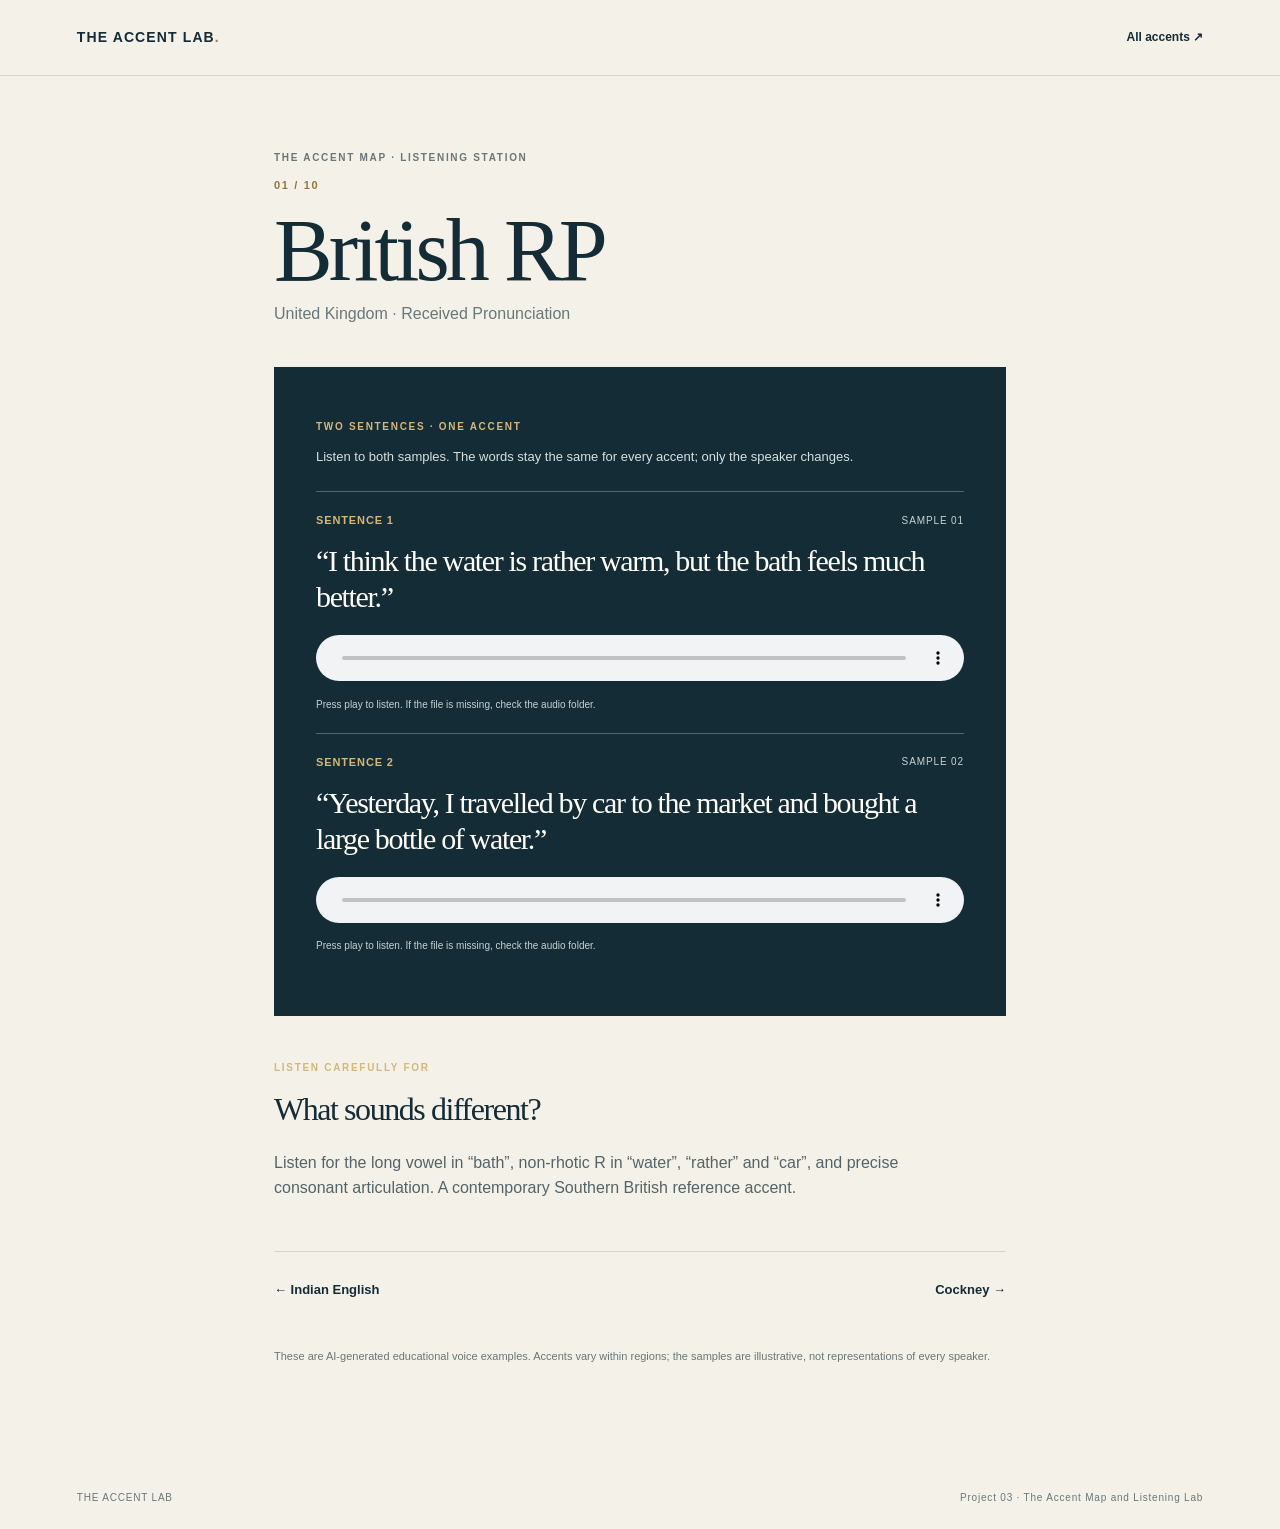
==== listen.html @ 484d956e "Initial commit: Accent Listening Lab with 20 audio samples" ====
<!doctype html>
<html lang="en">
<head>
  <meta charset="utf-8"><meta name="viewport" content="width=device-width,initial-scale=1">
  <meta name="theme-color" content="#142c36">
  <meta name="description" content="Listen to two identical sentences spoken in a regional English accent.">
  <title>Listen to an Accent — The Accent Lab</title><link rel="stylesheet" href="./styles.css">
</head>
<body>
<header class="topbar"><a class="wordmark" href="./index.html">THE ACCENT LAB<span>.</span></a><a class="back-link" href="./index.html">All accents ↗</a></header>
<main class="listen-main">
  <a class="back-link back-mobile" href="./index.html">← Explore all accents</a>
  <p class="kicker">THE ACCENT MAP · LISTENING STATION</p><p class="number" id="accent-number">01 / 10</p>
  <h1 id="accent-name">Loading accent…</h1><p class="region" id="accent-region"></p>
  <section class="player-panel">
    <p class="kicker">TWO SENTENCES · ONE ACCENT</p>
    <p class="player-intro">Listen to both samples. The words stay the same for every accent; only the speaker changes.</p>
    <div id="recordings"></div>
  </section>
  <section class="listen-note"><p class="kicker">LISTEN CAREFULLY FOR</p><h2>What sounds different?</h2><p id="feature-copy"></p></section>
  <nav class="listen-nav"><a id="previous-link" href="./index.html">← All accents</a><a id="next-link" href="./index.html">Next accent →</a></nav>
  <p class="ai-disclosure">These are AI-generated educational voice examples. Accents vary within regions; the samples are illustrative, not representations of every speaker.</p>
</main>
<footer><span>THE ACCENT LAB</span><span>Project 03 · The Accent Map and Listening Lab</span></footer>
<script src="./app.js"></script>
</body></html>
---- styles.css ----
:root{--ink:#142c36;--ink2:#29434b;--paper:#f4f1e9;--white:#fffdf8;--accent:#d5b77a;--muted:#68777a;--line:#d9d5ca;--serif:Georgia,"Times New Roman",serif;--sans:Arial,Helvetica,sans-serif}
*{box-sizing:border-box}html{scroll-behavior:smooth}body{margin:0;background:var(--paper);color:var(--ink);font-family:var(--sans);line-height:1.55}
a{color:inherit}.topbar{height:76px;padding:0 clamp(22px,6vw,88px);display:flex;align-items:center;justify-content:space-between;border-bottom:1px solid var(--line)}
.wordmark{text-decoration:none;font-weight:900;letter-spacing:.08em;font-size:14px}.wordmark span{color:#a77e37}.project-tag,.kicker{font-size:10px;letter-spacing:.17em;font-weight:700;color:var(--muted)}
.hero{padding:clamp(72px,12vw,150px) clamp(22px,12vw,180px) 90px;background:var(--ink);color:var(--white)}
.hero .kicker,.challenge .kicker{color:var(--accent)}h1,h2,blockquote{font-family:var(--serif);font-weight:500;letter-spacing:-.045em}
.hero h1{font-size:clamp(58px,10vw,126px);line-height:.93;margin:24px 0}.hero h1 em{color:var(--accent);font-weight:400}.intro{max-width:520px;color:#d6e0df;font-size:17px}
.primary-link{display:inline-flex;gap:28px;align-items:center;margin-top:30px;padding:15px 20px;background:var(--accent);color:var(--ink);text-decoration:none;font-size:13px;font-weight:700}
.hero-note{margin-top:48px;color:#c1cecc;font-size:11px;letter-spacing:.04em}.live-dot{display:inline-block;width:7px;height:7px;background:#8ab59b;border-radius:50%;margin-right:9px}
.sentence-panel{margin:0;padding:56px clamp(22px,12vw,180px);background:var(--white);border-bottom:1px solid var(--line)}
.sentence-panel blockquote{font-size:clamp(26px,4vw,44px);max-width:850px;margin:12px 0}.sentence-panel>p:last-child{color:var(--muted);font-size:13px}
.accent-section{padding:80px clamp(22px,8vw,120px)}.section-heading{display:flex;justify-content:space-between;align-items:end;gap:24px;margin-bottom:30px}.section-heading h2,.challenge h2{font-size:clamp(42px,6vw,72px);line-height:1;margin:10px 0}.section-heading>p{max-width:280px;color:var(--muted);font-size:13px}
.accent-grid{display:grid;grid-template-columns:repeat(2,minmax(0,1fr));gap:12px}
.accent-card{display:flex;justify-content:space-between;align-items:center;gap:16px;padding:22px;background:var(--white);border:1px solid var(--line);text-decoration:none;transition:background .2s,border-color .2s}
.accent-card:hover,.accent-card:focus-visible{background:#ece6d8;border-color:#b69b67;outline:none}.accent-card strong{display:block;font-family:var(--serif);font-size:23px;font-weight:500}.accent-card small{display:block;color:var(--muted);font-size:11px;margin-top:3px}.card-arrow{font-size:22px;color:#98743c}
.challenge{padding:72px clamp(22px,12vw,180px);background:var(--ink);color:var(--white)}.challenge h2{font-size:clamp(48px,7vw,82px)}.challenge>p:not(.kicker){max-width:500px;color:#d6e0df}.challenge-links{display:flex;flex-wrap:wrap;gap:10px;margin-top:28px}.challenge-links a{border:1px solid #60747a;padding:12px 16px;text-decoration:none;font-size:12px}.challenge-links a span{color:var(--accent);margin-left:16px}
footer{display:flex;justify-content:space-between;gap:16px;padding:24px clamp(22px,6vw,88px);font-size:10px;letter-spacing:.08em;color:var(--muted)}
.listen-main{max-width:780px;margin:0 auto;padding:64px 24px 90px}.listen-main h1{font-size:clamp(48px,9vw,88px);line-height:.98;margin:14px 0 4px}.number{font-size:11px;color:#98743c;letter-spacing:.15em;font-weight:700}.region{color:var(--muted);margin-top:8px}
.player-panel{margin-top:40px;padding:clamp(22px,5vw,42px);background:var(--ink);color:var(--white)}.player-panel .kicker,.listen-note .kicker{color:var(--accent)}.player-panel blockquote{font-size:clamp(23px,4vw,36px);line-height:1.15;margin:16px 0 24px}.player-panel audio{width:100%;height:48px}.audio-status{font-size:11px;color:#c6d2d1;margin-bottom:0}
.listen-note{padding:34px 0;border-bottom:1px solid var(--line)}.listen-note h2{font-size:32px;margin:10px 0}.listen-note>p:last-child{color:#536469;max-width:650px}
.listen-nav{display:flex;justify-content:space-between;margin-top:28px;font-size:13px;font-weight:700}.listen-nav a{text-decoration:none}.ai-disclosure{margin-top:48px;color:var(--muted);font-size:11px}.back-link{font-size:12px;text-decoration:none;font-weight:700}.back-mobile{display:none;margin-bottom:28px}
@media(max-width:640px){.topbar{height:64px}.project-tag{font-size:8px;max-width:120px;text-align:right}.hero{padding-top:76px;padding-bottom:64px}.hero-note{margin-top:36px}.sentence-panel{padding-top:40px;padding-bottom:40px}.accent-section{padding-top:58px;padding-bottom:58px}.section-heading{display:block}.section-heading>p{margin-top:12px}.accent-grid{grid-template-columns:1fr;gap:8px}.accent-card{padding:18px}.accent-card strong{font-size:21px}.challenge{padding-top:58px;padding-bottom:58px}footer{flex-direction:column;gap:5px}.listen-main{padding-top:34px}.back-mobile{display:inline-block}.listen-main>.kicker{font-size:9px}}

.player-intro{color:#d6e0df;font-size:13px;margin-bottom:24px}
.recording{padding:20px 0;border-top:1px solid #52666b}
.recording-heading{display:flex;justify-content:space-between;align-items:center;color:#d5b77a;font-size:11px;letter-spacing:.08em;text-transform:uppercase}
.recording-heading span{color:#c6d2d1;font-size:10px}
.recording blockquote{font-size:clamp(21px,3.5vw,30px);line-height:1.2;margin:14px 0 20px}
.recording audio{width:100%;height:46px}
.recording .audio-status{font-size:10px;color:#c6d2d1;margin:8px 0 0}
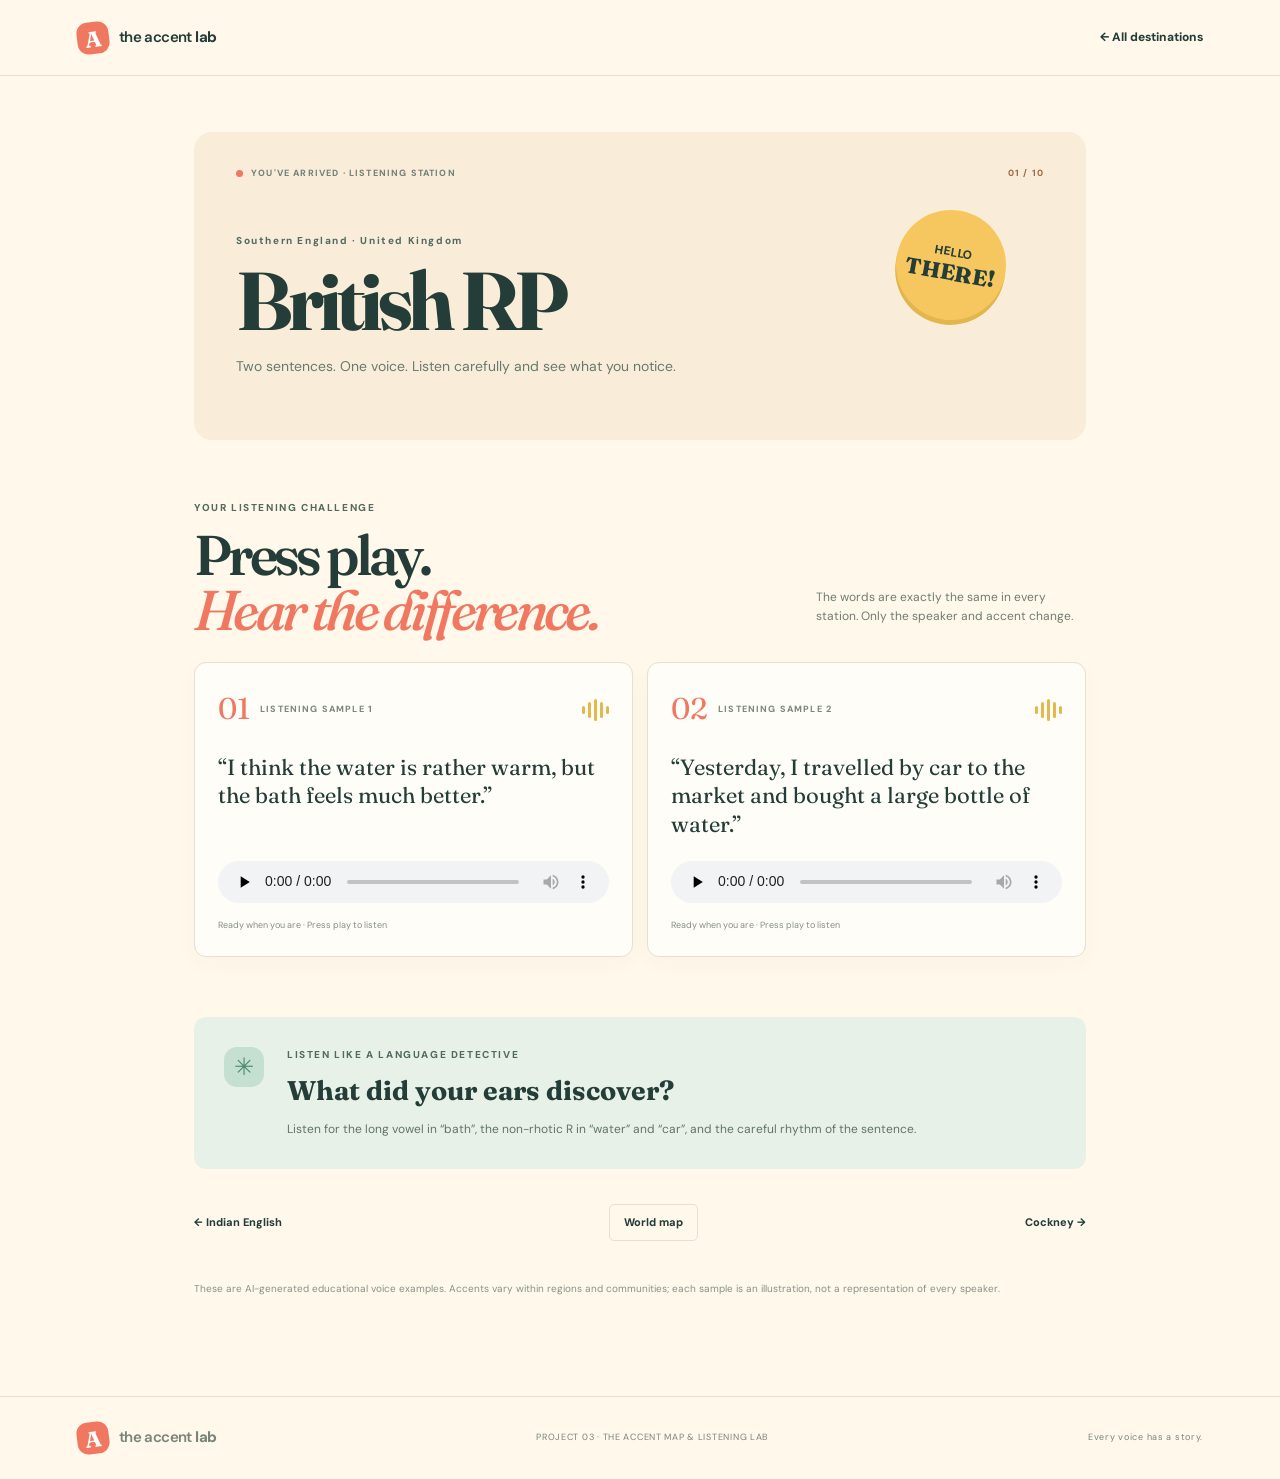
==== commit 66110325: "Redesign listening lab: Little World Explorer" ====
--- a/listen.html
+++ b/listen.html
@@ -1,26 +1,10 @@
 <!doctype html>
 <html lang="en">
-<head>
-  <meta charset="utf-8"><meta name="viewport" content="width=device-width,initial-scale=1">
-  <meta name="theme-color" content="#142c36">
-  <meta name="description" content="Listen to two identical sentences spoken in a regional English accent.">
-  <title>Listen to an Accent — The Accent Lab</title><link rel="stylesheet" href="./styles.css">
-</head>
-<body>
-<header class="topbar"><a class="wordmark" href="./index.html">THE ACCENT LAB<span>.</span></a><a class="back-link" href="./index.html">All accents ↗</a></header>
-<main class="listen-main">
-  <a class="back-link back-mobile" href="./index.html">← Explore all accents</a>
-  <p class="kicker">THE ACCENT MAP · LISTENING STATION</p><p class="number" id="accent-number">01 / 10</p>
-  <h1 id="accent-name">Loading accent…</h1><p class="region" id="accent-region"></p>
-  <section class="player-panel">
-    <p class="kicker">TWO SENTENCES · ONE ACCENT</p>
-    <p class="player-intro">Listen to both samples. The words stay the same for every accent; only the speaker changes.</p>
-    <div id="recordings"></div>
-  </section>
-  <section class="listen-note"><p class="kicker">LISTEN CAREFULLY FOR</p><h2>What sounds different?</h2><p id="feature-copy"></p></section>
-  <nav class="listen-nav"><a id="previous-link" href="./index.html">← All accents</a><a id="next-link" href="./index.html">Next accent →</a></nav>
-  <p class="ai-disclosure">These are AI-generated educational voice examples. Accents vary within regions; the samples are illustrative, not representations of every speaker.</p>
-</main>
-<footer><span>THE ACCENT LAB</span><span>Project 03 · The Accent Map and Listening Lab</span></footer>
-<script src="./app.js"></script>
-</body></html>+<head><meta charset="utf-8"><meta name="viewport" content="width=device-width,initial-scale=1"><meta name="theme-color" content="#fff8eb"><meta name="description" content="Listen to two shared sentences in a regional English accent."><title>Listening Station — The Accent Lab</title><link rel="preconnect" href="https://fonts.googleapis.com"><link rel="preconnect" href="https://fonts.gstatic.com" crossorigin><link href="https://fonts.googleapis.com/css2?family=DM+Sans:wght@400;500;600;700;800&family=Fraunces:opsz,wght@9..144,500;9..144,600;9..144,700&display=swap" rel="stylesheet"><link rel="stylesheet" href="./styles.css"></head>
+<body class="listen-page"><header class="site-header"><a class="brand" href="./index.html"><span class="brand-mark">A</span><span>the accent <b>lab</b></span></a><a class="header-link" href="./index.html">← All destinations</a></header>
+<main class="listen-wrap"><a class="back-mobile" href="./index.html">← Back to the world map</a><div class="station-hero"><div class="station-label"><span class="station-pulse"></span> YOU'VE ARRIVED · LISTENING STATION <span id="accent-number">01 / 10</span></div><p class="eyebrow" id="accent-region">A NEW PLACE TO EXPLORE</p><h1 id="accent-name">Loading…</h1><p class="station-intro">Two sentences. One voice. Listen carefully and see what you notice.</p><div class="station-sticker">HELLO<br><span>THERE!</span></div></div>
+<section class="recording-section"><div class="recording-intro"><div><p class="eyebrow">YOUR LISTENING CHALLENGE</p><h2>Press play.<br><em>Hear the difference.</em></h2></div><p>The words are exactly the same in every station. Only the speaker and accent change.</p></div><div id="recordings" class="recording-list"></div></section>
+<section class="notice-panel"><div class="notice-symbol">✳</div><div><p class="eyebrow">LISTEN LIKE A LANGUAGE DETECTIVE</p><h2>What did your ears discover?</h2><p id="feature-copy"></p></div></section>
+<nav class="station-nav"><a id="previous-link" href="./index.html">← Previous stop</a><a class="all-stops" href="./index.html">World map</a><a id="next-link" href="./index.html">Next stop →</a></nav>
+<p class="ai-disclosure">These are AI-generated educational voice examples. Accents vary within regions and communities; each sample is an illustration, not a representation of every speaker.</p></main>
+<footer class="site-footer"><a class="brand" href="./index.html"><span class="brand-mark">A</span><span>the accent <b>lab</b></span></a><span>PROJECT 03 · THE ACCENT MAP & LISTENING LAB</span><span>Every voice has a story.</span></footer><script src="./app.js"></script></body></html>
--- a/styles.css
+++ b/styles.css
@@ -1,30 +1,5 @@
-:root{--ink:#142c36;--ink2:#29434b;--paper:#f4f1e9;--white:#fffdf8;--accent:#d5b77a;--muted:#68777a;--line:#d9d5ca;--serif:Georgia,"Times New Roman",serif;--sans:Arial,Helvetica,sans-serif}
-*{box-sizing:border-box}html{scroll-behavior:smooth}body{margin:0;background:var(--paper);color:var(--ink);font-family:var(--sans);line-height:1.55}
-a{color:inherit}.topbar{height:76px;padding:0 clamp(22px,6vw,88px);display:flex;align-items:center;justify-content:space-between;border-bottom:1px solid var(--line)}
-.wordmark{text-decoration:none;font-weight:900;letter-spacing:.08em;font-size:14px}.wordmark span{color:#a77e37}.project-tag,.kicker{font-size:10px;letter-spacing:.17em;font-weight:700;color:var(--muted)}
-.hero{padding:clamp(72px,12vw,150px) clamp(22px,12vw,180px) 90px;background:var(--ink);color:var(--white)}
-.hero .kicker,.challenge .kicker{color:var(--accent)}h1,h2,blockquote{font-family:var(--serif);font-weight:500;letter-spacing:-.045em}
-.hero h1{font-size:clamp(58px,10vw,126px);line-height:.93;margin:24px 0}.hero h1 em{color:var(--accent);font-weight:400}.intro{max-width:520px;color:#d6e0df;font-size:17px}
-.primary-link{display:inline-flex;gap:28px;align-items:center;margin-top:30px;padding:15px 20px;background:var(--accent);color:var(--ink);text-decoration:none;font-size:13px;font-weight:700}
-.hero-note{margin-top:48px;color:#c1cecc;font-size:11px;letter-spacing:.04em}.live-dot{display:inline-block;width:7px;height:7px;background:#8ab59b;border-radius:50%;margin-right:9px}
-.sentence-panel{margin:0;padding:56px clamp(22px,12vw,180px);background:var(--white);border-bottom:1px solid var(--line)}
-.sentence-panel blockquote{font-size:clamp(26px,4vw,44px);max-width:850px;margin:12px 0}.sentence-panel>p:last-child{color:var(--muted);font-size:13px}
-.accent-section{padding:80px clamp(22px,8vw,120px)}.section-heading{display:flex;justify-content:space-between;align-items:end;gap:24px;margin-bottom:30px}.section-heading h2,.challenge h2{font-size:clamp(42px,6vw,72px);line-height:1;margin:10px 0}.section-heading>p{max-width:280px;color:var(--muted);font-size:13px}
-.accent-grid{display:grid;grid-template-columns:repeat(2,minmax(0,1fr));gap:12px}
-.accent-card{display:flex;justify-content:space-between;align-items:center;gap:16px;padding:22px;background:var(--white);border:1px solid var(--line);text-decoration:none;transition:background .2s,border-color .2s}
-.accent-card:hover,.accent-card:focus-visible{background:#ece6d8;border-color:#b69b67;outline:none}.accent-card strong{display:block;font-family:var(--serif);font-size:23px;font-weight:500}.accent-card small{display:block;color:var(--muted);font-size:11px;margin-top:3px}.card-arrow{font-size:22px;color:#98743c}
-.challenge{padding:72px clamp(22px,12vw,180px);background:var(--ink);color:var(--white)}.challenge h2{font-size:clamp(48px,7vw,82px)}.challenge>p:not(.kicker){max-width:500px;color:#d6e0df}.challenge-links{display:flex;flex-wrap:wrap;gap:10px;margin-top:28px}.challenge-links a{border:1px solid #60747a;padding:12px 16px;text-decoration:none;font-size:12px}.challenge-links a span{color:var(--accent);margin-left:16px}
-footer{display:flex;justify-content:space-between;gap:16px;padding:24px clamp(22px,6vw,88px);font-size:10px;letter-spacing:.08em;color:var(--muted)}
-.listen-main{max-width:780px;margin:0 auto;padding:64px 24px 90px}.listen-main h1{font-size:clamp(48px,9vw,88px);line-height:.98;margin:14px 0 4px}.number{font-size:11px;color:#98743c;letter-spacing:.15em;font-weight:700}.region{color:var(--muted);margin-top:8px}
-.player-panel{margin-top:40px;padding:clamp(22px,5vw,42px);background:var(--ink);color:var(--white)}.player-panel .kicker,.listen-note .kicker{color:var(--accent)}.player-panel blockquote{font-size:clamp(23px,4vw,36px);line-height:1.15;margin:16px 0 24px}.player-panel audio{width:100%;height:48px}.audio-status{font-size:11px;color:#c6d2d1;margin-bottom:0}
-.listen-note{padding:34px 0;border-bottom:1px solid var(--line)}.listen-note h2{font-size:32px;margin:10px 0}.listen-note>p:last-child{color:#536469;max-width:650px}
-.listen-nav{display:flex;justify-content:space-between;margin-top:28px;font-size:13px;font-weight:700}.listen-nav a{text-decoration:none}.ai-disclosure{margin-top:48px;color:var(--muted);font-size:11px}.back-link{font-size:12px;text-decoration:none;font-weight:700}.back-mobile{display:none;margin-bottom:28px}
-@media(max-width:640px){.topbar{height:64px}.project-tag{font-size:8px;max-width:120px;text-align:right}.hero{padding-top:76px;padding-bottom:64px}.hero-note{margin-top:36px}.sentence-panel{padding-top:40px;padding-bottom:40px}.accent-section{padding-top:58px;padding-bottom:58px}.section-heading{display:block}.section-heading>p{margin-top:12px}.accent-grid{grid-template-columns:1fr;gap:8px}.accent-card{padding:18px}.accent-card strong{font-size:21px}.challenge{padding-top:58px;padding-bottom:58px}footer{flex-direction:column;gap:5px}.listen-main{padding-top:34px}.back-mobile{display:inline-block}.listen-main>.kicker{font-size:9px}}
-
-.player-intro{color:#d6e0df;font-size:13px;margin-bottom:24px}
-.recording{padding:20px 0;border-top:1px solid #52666b}
-.recording-heading{display:flex;justify-content:space-between;align-items:center;color:#d5b77a;font-size:11px;letter-spacing:.08em;text-transform:uppercase}
-.recording-heading span{color:#c6d2d1;font-size:10px}
-.recording blockquote{font-size:clamp(21px,3.5vw,30px);line-height:1.2;margin:14px 0 20px}
-.recording audio{width:100%;height:46px}
-.recording .audio-status{font-size:10px;color:#c6d2d1;margin:8px 0 0}
+:root{--ink:#243d39;--ink-soft:#526b62;--paper:#fff8eb;--white:#fffdf7;--coral:#f07861;--yellow:#f6c75e;--mint:#9bcfc0;--blue:#a8c9e8;--lavender:#c8b8dc;--line:#e8dfce;--serif:"Fraunces",Georgia,serif;--sans:"DM Sans",Arial,sans-serif}
+*{box-sizing:border-box}html{scroll-behavior:smooth;scroll-padding-top:80px}body{margin:0;background:var(--paper);color:var(--ink);font-family:var(--sans);line-height:1.55}a{color:inherit}.site-header{height:76px;padding:0 clamp(20px,6vw,88px);display:flex;align-items:center;justify-content:space-between;border-bottom:1px solid var(--line);background:var(--paper);position:relative;z-index:5}.brand{display:inline-flex;align-items:center;gap:10px;text-decoration:none;font-size:15px;font-weight:600;letter-spacing:-.04em}.brand b{font-weight:800}.brand-mark{display:grid;place-items:center;width:32px;height:32px;border-radius:11px;background:var(--coral);color:white;font-family:var(--serif);font-size:22px;font-weight:700;transform:rotate(-7deg)}.header-link,.text-link{font-size:12px;font-weight:800;text-decoration:none}.header-link span{color:var(--coral);margin-left:12px}.eyebrow{font-size:10px;font-weight:800;letter-spacing:.16em;color:var(--ink-soft);margin:0}.hero{min-height:670px;position:relative;overflow:hidden;display:grid;grid-template-columns:1fr 1fr;align-items:center;padding:72px clamp(24px,10vw,150px) 110px;background:#f9edda}.hero-copy{position:relative;z-index:2;max-width:590px}.eyebrow-dot,.station-pulse{display:inline-block;width:8px;height:8px;background:var(--coral);border-radius:50%;margin-right:8px}.hero h1,.map-heading h2,.how-heading h2,.compare-copy h2,.recording-intro h2{font-family:var(--serif);font-weight:600;letter-spacing:-.065em;line-height:.98}.hero h1{font-size:clamp(56px,7.5vw,104px);margin:26px 0 22px}.hero h1 em,.how-heading h2 em,.map-heading h2 em,.compare-copy h2 em,.recording-intro h2 em{font-weight:500;color:var(--coral)}.hero-lede{font-size:16px;color:#596e63;max-width:420px}.button{display:inline-flex;align-items:center;gap:30px;margin-top:24px;padding:15px 20px;border-radius:5px;text-decoration:none;font-size:12px;font-weight:800;box-shadow:0 5px 0 #d85e4a}.button-coral{background:var(--coral);color:white}.hero-facts{display:flex;align-items:center;gap:13px;margin-top:42px;color:#687a6e;font-size:10px}.hero-facts b{font-size:15px;color:var(--ink);margin-right:3px}.hero-facts i{height:16px;width:1px;background:#d8cdb8}.hero-art{height:440px;position:relative;display:grid;place-items:center}.globe-art{position:relative;z-index:1;width:min(100%,500px);filter:drop-shadow(0 18px 8px #8b75551c)}.orbit{position:absolute;border:1px dashed #d8bd8c;border-radius:50%;width:420px;height:220px;transform:rotate(-25deg)}.orbit-two{width:480px;height:300px;transform:rotate(42deg);border-color:#e8c6a6}.sun-disc{position:absolute;width:310px;height:310px;border-radius:50%;background:#f6d98c;opacity:.5}.floating-note{position:absolute;z-index:2;display:flex;align-items:center;gap:9px;padding:10px 14px;background:var(--white);border-radius:10px;box-shadow:0 10px 30px #57452b18;font-size:10px;line-height:1.3;transform:rotate(-5deg)}.note-top{top:70px;left:4%}.note-bottom{bottom:54px;right:0;transform:rotate(5deg)}.note-icon{width:28px;height:28px;display:grid;place-items:center;border-radius:50%;background:var(--coral);color:white;font-weight:800}.note-yellow{background:var(--yellow);color:var(--ink)}.tiny-star{position:absolute;color:var(--coral);font-size:28px}.star-one{top:32px;right:20%}.star-two{bottom:65px;left:8%;color:#e4a841}.hero-bottom{position:absolute;bottom:0;left:0;right:0;padding:20px clamp(24px,10vw,150px);border-top:1px solid #e8d9c1;display:flex;justify-content:space-between;font-size:9px;letter-spacing:.14em;font-weight:800;color:#7d8978}.how-section{padding:100px clamp(24px,10vw,150px);display:grid;grid-template-columns:.8fr 1.2fr;gap:70px;background:var(--white)}.how-heading h2{font-size:clamp(44px,5vw,66px);margin:18px 0}.steps{display:grid;grid-template-columns:repeat(3,1fr);gap:22px}.step{position:relative;padding-top:10px}.step-number{font-size:10px;font-weight:800;color:#a0a89a}.step-icon{width:58px;height:58px;border-radius:18px;display:grid;place-items:center;margin:18px 0}.step-icon svg{width:38px;height:38px;color:var(--ink)}.icon-map{background:#f9d5c9}.icon-sound{background:#f8e6b5}.icon-discover{background:#cde5dc}.step h3{font-family:var(--serif);font-size:21px;margin:0 0 7px}.step p{font-size:12px;color:#718078;margin:0;max-width:190px}.map-section{padding:96px clamp(20px,8vw,120px) 110px;background:#eaf2e8;position:relative;overflow:hidden}.map-topline{display:flex;justify-content:space-between;align-items:center}.map-counter{font-size:9px;letter-spacing:.12em;font-weight:800;color:#7c8b7b}.map-heading{display:flex;justify-content:space-between;align-items:end;gap:30px;margin:22px 0 42px}.map-heading h2{font-size:clamp(48px,6vw,78px);margin:0}.map-heading>p{max-width:300px;font-size:13px;color:#63776a;margin:0 0 5px}.map-board{height:540px;max-width:1120px;margin:0 auto;position:relative;overflow:hidden;border:1px solid #d5e2d4;border-radius:22px;background-color:#f8f4e9;background-image:radial-gradient(#c8d9c8 1px,transparent 1px);background-size:23px 23px;box-shadow:0 14px 40px #365b4110}.map-board:before,.map-board:after{content:"";position:absolute;border:1px solid #d9e5d8;border-radius:50%;width:430px;height:260px;transform:rotate(25deg);left:28%;top:24%;pointer-events:none}.map-board:after{width:300px;height:450px;left:42%;top:5%;transform:rotate(-35deg)}.route-lines{position:absolute;inset:0;width:100%;height:100%;z-index:1}.continent{position:absolute;z-index:0;font-family:var(--serif);font-size:clamp(17px,2.5vw,28px);font-weight:600;color:#d7e2d2;letter-spacing:.08em}.continent-america{left:7%;top:33%}.continent-europe{left:54%;top:12%}.continent-africa{left:48%;top:57%}.continent-asia{right:5%;top:36%}.continent-australia{right:6%;bottom:13%}.map-stop{position:absolute;left:var(--x);top:var(--y);z-index:3;display:flex;align-items:center;gap:7px;text-decoration:none;transform:translate(-50%,-50%)}.stop-dot{width:34px;height:34px;border:3px solid white;box-shadow:0 3px 9px #354b3826;border-radius:50%;display:grid;place-items:center;background:var(--coral);color:white;font-size:9px;font-weight:800;transition:transform .2s}.tone-yellow .stop-dot{background:#e9b642;color:var(--ink)}.tone-mint .stop-dot{background:#6da995}.tone-lavender .stop-dot{background:#9d83bb}.tone-blue .stop-dot{background:#729fc9}.map-stop:hover .stop-dot,.map-stop:focus-visible .stop-dot{transform:scale(1.22)}.stop-label{white-space:nowrap;background:white;border:1px solid #e9e0d1;border-radius:5px;padding:5px 8px;font-size:9px;font-weight:800;box-shadow:0 3px 10px #354b3810}.map-stop:nth-child(odd) .stop-label{transform:translateY(-25px)}.map-stop:nth-child(even) .stop-label{transform:translateY(25px)}.map-caption{position:absolute;bottom:18px;left:22px;z-index:3;font-size:8px;letter-spacing:.12em;font-weight:800;color:#879487}.caption-pin{display:inline-block;width:7px;height:7px;background:var(--coral);border-radius:50%;margin-right:7px}.map-sun{position:absolute;width:90px;height:90px;border-radius:50%;background:#f5d78d;right:10%;top:8%;opacity:.45}.map-cloud{position:absolute;left:5%;top:9%;font-size:70px;color:#d5e2d3;transform:rotate(-10deg)}.accent-directory{max-width:1120px;margin:56px auto 0}.directory-head{display:flex;justify-content:space-between;align-items:center;margin-bottom:16px}.directory-head h3{font-family:var(--serif);font-size:27px;margin:0}.directory-head span{font-size:10px;color:#6c7d70}.accent-grid{display:grid;grid-template-columns:repeat(2,minmax(0,1fr));gap:10px}.destination-card{display:flex;align-items:center;gap:15px;padding:15px 17px;border:1px solid #dce6d9;border-radius:8px;background:#f9fbf5;text-decoration:none;transition:transform .2s,box-shadow .2s}.destination-card:hover,.destination-card:focus-visible{transform:translateY(-3px);box-shadow:0 8px 18px #34564012;outline:2px solid #90b7a5}.destination-number{width:34px;height:34px;display:grid;place-items:center;border-radius:11px;background:#f8d6c9;color:#a74e3d;font-size:10px;font-weight:800}.tone-yellow .destination-number{background:#f8e9bd;color:#84631d}.tone-mint .destination-number{background:#d5eae0;color:#477d6c}.tone-lavender .destination-number{background:#e8def0;color:#78608e}.tone-blue .destination-number{background:#dce9f5;color:#52799e}.destination-copy{flex:1;min-width:0}.destination-copy strong{display:block;font-family:var(--serif);font-size:18px;font-weight:600}.destination-copy small{display:block;font-size:10px;color:#748277;white-space:nowrap;overflow:hidden;text-overflow:ellipsis}.destination-arrow{font-size:18px;color:var(--coral)}.compare-section{display:grid;grid-template-columns:1fr 1fr;gap:70px;align-items:center;padding:90px clamp(24px,12vw,170px);background:#f9edda}.compare-illustration{min-height:300px;position:relative;display:grid;place-items:center}.compare-illustration:before{content:"";position:absolute;width:270px;height:270px;border-radius:50%;background:#f4d98f}.compare-speech{position:absolute;z-index:1;padding:17px 24px;border-radius:18px;background:white;box-shadow:0 9px 25px #5c4b2b18;font-family:var(--serif);font-size:27px;font-weight:700}.compare-speech span{font-family:var(--sans);font-size:16px;margin-left:12px}.speech-one{top:18px;left:8%;transform:rotate(-7deg)}.speech-two{right:0;top:105px;transform:rotate(5deg);background:#e4f1e8}.speech-three{left:15%;bottom:20px;transform:rotate(3deg);background:#f8d6c9}.compare-spark{position:absolute;z-index:2;right:18%;bottom:22px;color:var(--coral);font-size:45px}.compare-copy h2{font-size:clamp(43px,5vw,65px);margin:18px 0}.compare-copy>p:not(.eyebrow){font-size:13px;color:#65766c;max-width:390px}.text-link{display:inline-block;margin-top:20px;border-bottom:2px solid var(--coral);padding-bottom:8px}.text-link span{color:var(--coral);margin-left:16px}.site-footer{padding:25px clamp(20px,6vw,88px);display:flex;justify-content:space-between;align-items:center;gap:18px;border-top:1px solid var(--line);font-size:9px;letter-spacing:.08em;color:#788579}.listen-wrap{max-width:940px;margin:0 auto;padding:56px 24px 90px}.station-hero{position:relative;padding:35px 42px 48px;border-radius:18px;background:#f9edda;overflow:hidden}.station-label{display:flex;align-items:center;gap:8px;font-size:9px;letter-spacing:.13em;font-weight:800;color:#738176}.station-label .station-pulse{margin:0;width:7px;height:7px}.station-label span:last-child{margin-left:auto;color:#a16a49}.station-hero .eyebrow{margin-top:52px}.station-hero h1{font-family:var(--serif);font-size:clamp(48px,8vw,82px);letter-spacing:-.06em;line-height:1;margin:12px 0}.station-intro{font-size:14px;color:#68796e}.station-sticker{position:absolute;right:9%;top:78px;width:110px;height:110px;display:grid;place-content:center;text-align:center;background:var(--yellow);border-radius:50%;font-size:12px;font-weight:800;line-height:1.1;transform:rotate(10deg);box-shadow:0 5px 0 #e1b64c}.station-sticker span{font-family:var(--serif);font-size:22px}.recording-section{padding:60px 0}.recording-intro{display:flex;justify-content:space-between;align-items:end;gap:30px;margin-bottom:25px}.recording-intro h2{font-size:clamp(38px,5vw,56px);margin:12px 0 0}.recording-intro>p{max-width:270px;font-size:12px;color:#6e7d72}.recording-list{display:grid;grid-template-columns:1fr 1fr;gap:14px}.recording-card{padding:23px;border:1px solid var(--line);border-radius:12px;background:var(--white);box-shadow:0 7px 22px #4e533b08}.recording-top{display:flex;align-items:center;gap:10px}.recording-index{font-family:var(--serif);font-size:30px;color:var(--coral)}.recording-tag{font-size:9px;letter-spacing:.13em;font-weight:800;color:#7a887b}.recording-wave{margin-left:auto;display:flex;align-items:center;gap:3px;height:24px}.recording-wave i{width:3px;border-radius:3px;background:#e6b64f;height:8px}.recording-wave i:nth-child(2),.recording-wave i:nth-child(4){height:16px}.recording-wave i:nth-child(3){height:22px}.sentence-text{font-family:var(--serif);font-size:22px;line-height:1.3;min-height:88px;margin:20px 0}.recording-card audio{width:100%;height:42px;accent-color:var(--coral)}.audio-status{font-size:9px;color:#829083;margin:8px 0 0}.notice-panel{display:flex;gap:23px;align-items:flex-start;padding:30px;background:#e8f1e7;border-radius:12px}.notice-symbol{width:40px;height:40px;display:grid;place-items:center;background:#c5e0d1;border-radius:13px;color:#4e8b71;font-size:24px}.notice-panel h2{font-family:var(--serif);font-size:27px;margin:8px 0}.notice-panel p:last-child{font-size:12px;color:#607467;margin:0;max-width:650px}.station-nav{display:flex;justify-content:space-between;align-items:center;margin-top:35px;font-size:11px;font-weight:800}.station-nav a{text-decoration:none}.all-stops{padding:9px 14px;border:1px solid var(--line);border-radius:5px}.ai-disclosure{font-size:10px;color:#899187;margin-top:40px}.back-mobile{display:none}
+@media(max-width:800px){.hero{grid-template-columns:1fr;padding-top:70px}.hero-art{height:350px;margin-top:15px}.globe-art{max-width:420px}.how-section{grid-template-columns:1fr;gap:35px}.map-heading{align-items:start}.map-board{height:490px}.compare-section{gap:25px;padding-left:7vw;padding-right:7vw}.site-footer{flex-wrap:wrap}.site-footer>span:last-child{width:100%}}
+@media(max-width:580px){.site-header{height:64px;padding:0 18px}.brand{font-size:14px}.header-link{font-size:10px}.hero{padding:58px 22px 88px;min-height:auto}.hero h1{font-size:clamp(54px,14vw,76px)}.hero-lede{font-size:14px}.hero-art{height:300px;margin:12px -12px 0}.orbit{width:300px;height:160px}.orbit-two{width:340px;height:220px}.sun-disc{width:220px;height:220px}.globe-art{width:100%;max-width:340px}.note-top{top:35px;left:0}.note-bottom{bottom:30px;right:0}.hero-bottom{padding:15px 22px;font-size:7px}.hero-bottom span{display:none}.how-section{padding:65px 22px}.steps{gap:13px}.step-icon{width:48px;height:48px;border-radius:14px}.step-icon svg{width:31px}.step h3{font-size:17px}.step p{font-size:10px}.map-section{padding:65px 16px 75px}.map-topline{align-items:start;gap:12px}.map-counter{font-size:7px;text-align:right}.map-heading{display:block;margin:20px 0 28px}.map-heading h2{font-size:55px}.map-heading>p{margin-top:15px}.map-board{height:440px;border-radius:14px}.continent{font-size:13px}.stop-dot{width:29px;height:29px;font-size:8px}.stop-label{font-size:7px;padding:4px 5px}.map-stop{gap:4px}.map-stop:nth-child(odd) .stop-label{transform:translateY(-22px)}.map-stop:nth-child(even) .stop-label{transform:translateY(22px)}.map-caption{font-size:6px;left:12px;bottom:12px}.accent-directory{margin-top:38px}.directory-head h3{font-size:22px}.directory-head span{font-size:8px}.accent-grid{grid-template-columns:1fr;gap:7px}.destination-card{padding:12px}.destination-copy strong{font-size:17px}.compare-section{grid-template-columns:1fr;padding:65px 24px;gap:20px}.compare-illustration{min-height:270px}.compare-illustration:before{width:220px;height:220px}.compare-speech{font-size:22px;padding:14px 18px}.speech-one{left:0}.speech-two{right:0}.speech-three{left:6%}.compare-copy h2{font-size:48px}.site-footer{padding:22px;gap:12px}.site-footer>span{font-size:7px}.listen-wrap{padding:28px 16px 65px}.station-hero{padding:24px 20px 32px}.station-label{font-size:7px;letter-spacing:.09em}.station-hero .eyebrow{margin-top:42px}.station-hero h1{font-size:54px;max-width:75%}.station-intro{font-size:12px;max-width:75%}.station-sticker{width:76px;height:76px;right:16px;top:95px;font-size:9px}.station-sticker span{font-size:16px}.recording-section{padding:45px 0}.recording-intro{display:block}.recording-intro h2{font-size:42px}.recording-intro>p{margin-top:12px}.recording-list{grid-template-columns:1fr}.recording-card{padding:18px}.sentence-text{font-size:21px;min-height:0}.notice-panel{padding:20px;gap:14px}.notice-panel h2{font-size:23px}.notice-panel p:last-child{font-size:11px}.station-nav{font-size:9px}.all-stops{padding:8px}.back-mobile{display:inline-block;margin-bottom:16px;font-size:10px;font-weight:800;text-decoration:none}.listen-page .site-header{margin-bottom:0}}
+@media(prefers-reduced-motion:reduce){html{scroll-behavior:auto}*,*::before,*::after{transition:none!important;animation:none!important}}
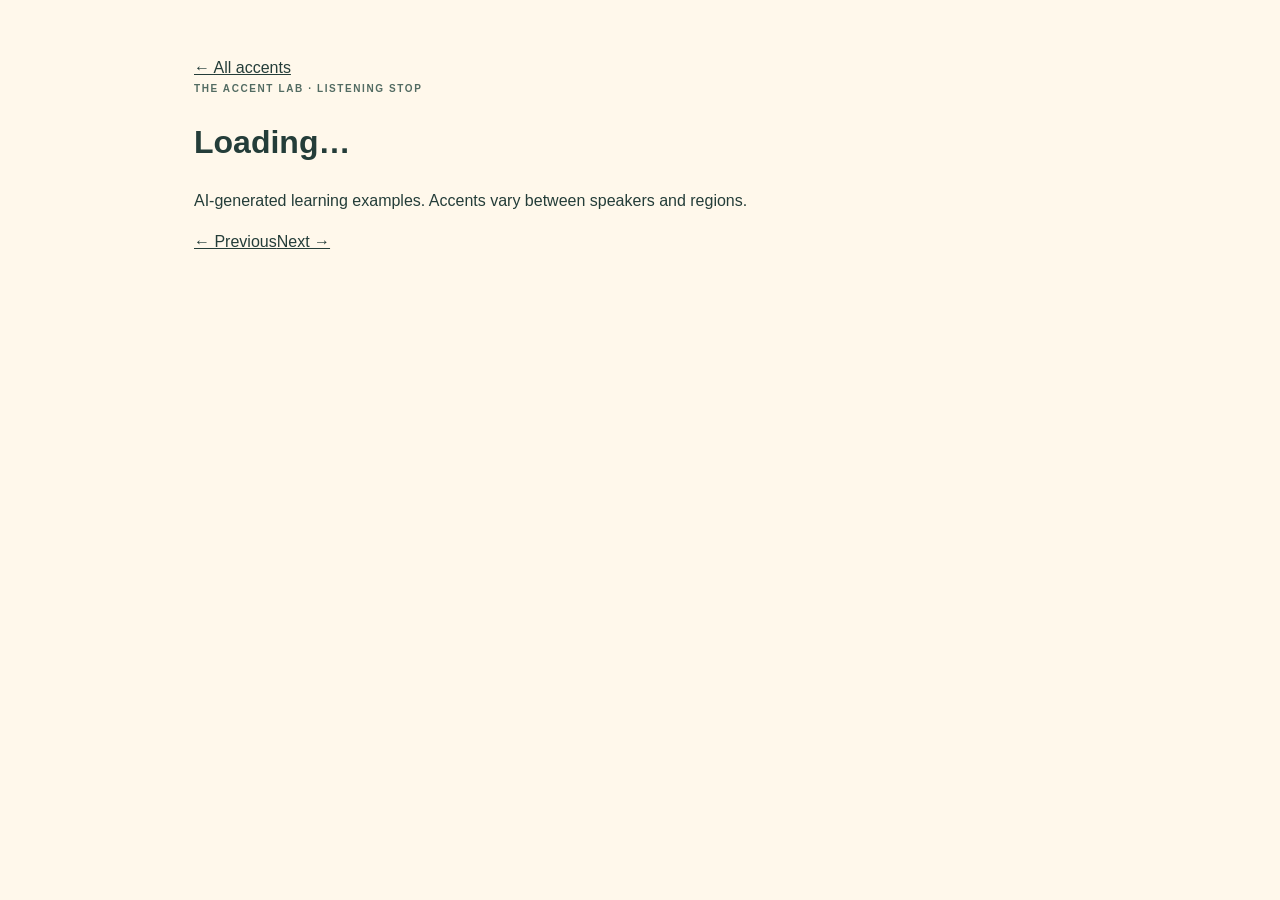
==== commit 725104de: "Simplify listening experience for quick classroom use" ====
--- a/listen.html
+++ b/listen.html
@@ -1,10 +1,23 @@
 <!doctype html>
 <html lang="en">
-<head><meta charset="utf-8"><meta name="viewport" content="width=device-width,initial-scale=1"><meta name="theme-color" content="#fff8eb"><meta name="description" content="Listen to two shared sentences in a regional English accent."><title>Listening Station — The Accent Lab</title><link rel="preconnect" href="https://fonts.googleapis.com"><link rel="preconnect" href="https://fonts.gstatic.com" crossorigin><link href="https://fonts.googleapis.com/css2?family=DM+Sans:wght@400;500;600;700;800&family=Fraunces:opsz,wght@9..144,500;9..144,600;9..144,700&display=swap" rel="stylesheet"><link rel="stylesheet" href="./styles.css"></head>
-<body class="listen-page"><header class="site-header"><a class="brand" href="./index.html"><span class="brand-mark">A</span><span>the accent <b>lab</b></span></a><a class="header-link" href="./index.html">← All destinations</a></header>
-<main class="listen-wrap"><a class="back-mobile" href="./index.html">← Back to the world map</a><div class="station-hero"><div class="station-label"><span class="station-pulse"></span> YOU'VE ARRIVED · LISTENING STATION <span id="accent-number">01 / 10</span></div><p class="eyebrow" id="accent-region">A NEW PLACE TO EXPLORE</p><h1 id="accent-name">Loading…</h1><p class="station-intro">Two sentences. One voice. Listen carefully and see what you notice.</p><div class="station-sticker">HELLO<br><span>THERE!</span></div></div>
-<section class="recording-section"><div class="recording-intro"><div><p class="eyebrow">YOUR LISTENING CHALLENGE</p><h2>Press play.<br><em>Hear the difference.</em></h2></div><p>The words are exactly the same in every station. Only the speaker and accent change.</p></div><div id="recordings" class="recording-list"></div></section>
-<section class="notice-panel"><div class="notice-symbol">✳</div><div><p class="eyebrow">LISTEN LIKE A LANGUAGE DETECTIVE</p><h2>What did your ears discover?</h2><p id="feature-copy"></p></div></section>
-<nav class="station-nav"><a id="previous-link" href="./index.html">← Previous stop</a><a class="all-stops" href="./index.html">World map</a><a id="next-link" href="./index.html">Next stop →</a></nav>
-<p class="ai-disclosure">These are AI-generated educational voice examples. Accents vary within regions and communities; each sample is an illustration, not a representation of every speaker.</p></main>
-<footer class="site-footer"><a class="brand" href="./index.html"><span class="brand-mark">A</span><span>the accent <b>lab</b></span></a><span>PROJECT 03 · THE ACCENT MAP & LISTENING LAB</span><span>Every voice has a story.</span></footer><script src="./app.js"></script></body></html>+<head>
+  <meta charset="utf-8">
+  <meta name="viewport" content="width=device-width,initial-scale=1">
+  <meta name="theme-color" content="#fffaf1">
+  <meta name="description" content="Listen to two sentences in this variety of English.">
+  <title>Listen — The Accent Lab</title>
+  <link rel="stylesheet" href="./styles.css">
+</head>
+<body class="listen-page">
+  <main class="listen-wrap">
+    <a class="back-link" href="./index.html">← All accents</a>
+    <p class="eyebrow">THE ACCENT LAB · LISTENING STOP</p>
+    <h1 id="accent-name">Loading…</h1>
+    <p class="region" id="accent-region"></p>
+    <section id="recordings" class="recordings" aria-label="Audio samples"></section>
+    <p class="ai-note">AI-generated learning examples. Accents vary between speakers and regions.</p>
+    <nav class="next-nav"><a id="previous-link" href="./index.html">← Previous</a><a id="next-link" href="./index.html">Next →</a></nav>
+  </main>
+  <script src="./app.js"></script>
+</body>
+</html>
